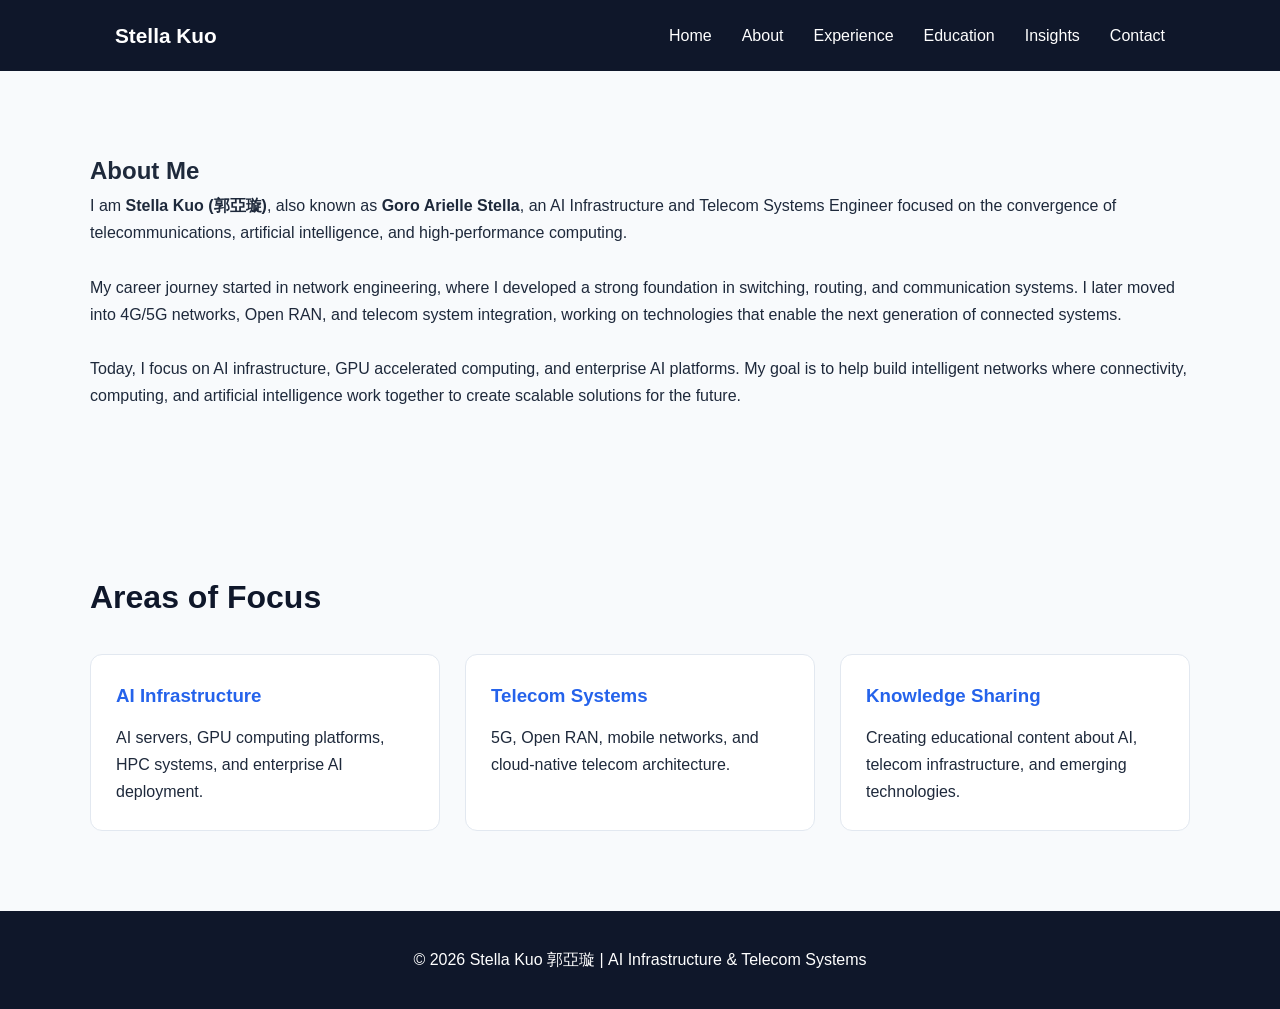
==== about.html @ c87ced8d "Create about.html" ====
<!DOCTYPE html>
<html lang="en">

<head>

<meta charset="UTF-8">

<meta name="viewport" content="width=device-width, initial-scale=1.0">


<title>
About | Stella Kuo 郭亞璇 | Goro Arielle Stella
</title>


<meta name="description"
content="About Stella Kuo 郭亞璇 Goro Arielle Stella - AI Infrastructure and Telecom Systems Engineer bridging telecommunications, AI, and intelligent networks.">


<link rel="stylesheet" href="css/style.css">

</head>


<body>


<!-- Navigation -->

<nav>

<div class="container">


<div class="logo">
Stella Kuo
</div>


<ul>

<li>
<a href="index.html">Home</a>
</li>


<li>
<a href="about.html">About</a>
</li>


<li>
<a href="experience.html">Experience</a>
</li>


<li>
<a href="education.html">Education</a>
</li>


<li>
<a href="insights.html">Insights</a>
</li>


<li>
<a href="contact.html">Contact</a>
</li>


</ul>


</div>

</nav>





<!-- About Section -->


<section class="container">


<h1>
About Me
</h1>



<p>

I am <strong>Stella Kuo (郭亞璇)</strong>,
also known as <strong>Goro Arielle Stella</strong>,
an AI Infrastructure and Telecom Systems Engineer focused on the
convergence of telecommunications, artificial intelligence,
and high-performance computing.

</p>



<br>



<p>

My career journey started in network engineering,
where I developed a strong foundation in switching,
routing, and communication systems.

I later moved into 4G/5G networks, Open RAN,
and telecom system integration, working on technologies
that enable the next generation of connected systems.

</p>



<br>



<p>

Today, I focus on AI infrastructure, GPU accelerated computing,
and enterprise AI platforms.

My goal is to help build intelligent networks where
connectivity, computing, and artificial intelligence
work together to create scalable solutions for the future.

</p>



</section>





<section class="container">


<h2>
Areas of Focus
</h2>



<div class="grid">


<div class="card">

<h3>
AI Infrastructure
</h3>

<p>
AI servers, GPU computing platforms,
HPC systems, and enterprise AI deployment.
</p>

</div>



<div class="card">

<h3>
Telecom Systems
</h3>

<p>
5G, Open RAN, mobile networks,
and cloud-native telecom architecture.
</p>

</div>



<div class="card">

<h3>
Knowledge Sharing
</h3>

<p>
Creating educational content about
AI, telecom infrastructure, and emerging technologies.
</p>

</div>



</div>


</section>





<footer>

<p>
© 2026 Stella Kuo 郭亞璇 | AI Infrastructure & Telecom Systems
</p>

</footer>



</body>

</html>
---- css/style.css ----
/* ==========================================
   Stella Kuo Personal Website
   ========================================== */

:root{
    --primary:#0f172a;
    --secondary:#2563eb;
    --light:#f8fafc;
    --gray:#64748b;
    --border:#e2e8f0;
    --white:#ffffff;
    --max-width:1100px;
}

*{
    margin:0;
    padding:0;
    box-sizing:border-box;
}

html{
    scroll-behavior:smooth;
}

body{
    font-family:Inter,"Segoe UI",Roboto,Helvetica,Arial,sans-serif;
    background:var(--light);
    color:#1e293b;
    line-height:1.7;
}

/* Navigation */

nav{
    background:var(--primary);
    position:sticky;
    top:0;
    z-index:1000;
}

nav .container{
    display:flex;
    justify-content:space-between;
    align-items:center;
    padding:18px 25px;
}

.logo{
    color:white;
    font-size:1.3rem;
    font-weight:700;
}

nav ul{
    display:flex;
    list-style:none;
    gap:30px;
}

nav a{
    color:white;
    text-decoration:none;
    transition:.3s;
}

nav a:hover{
    color:#60a5fa;
}

/* Layout */

.container{
    width:90%;
    max-width:var(--max-width);
    margin:auto;
}

/* Hero */

.hero{
    display:grid;
    grid-template-columns:320px 1fr;
    gap:60px;
    align-items:center;
    padding:80px 0;
}

.profile-img{
    width:280px;
    height:280px;
    object-fit:cover;
    border-radius:50%;
    border:6px solid white;
    box-shadow:0 15px 40px rgba(0,0,0,.15);
}

.hero h1{
    font-size:3rem;
    color:var(--primary);
}

.hero h2{
    font-size:1.2rem;
    color:var(--secondary);
    margin-top:10px;
    margin-bottom:25px;
    font-weight:600;
}

.names{
    margin:15px 0;
    color:var(--gray);
    font-size:1rem;
}

.hero p{
    color:#475569;
    max-width:700px;
}

.buttons{
    margin-top:30px;
}

.btn{
    display:inline-block;
    padding:12px 24px;
    border-radius:8px;
    text-decoration:none;
    font-weight:600;
    margin-right:15px;
}

.btn-primary{
    background:var(--secondary);
    color:white;
}

.btn-secondary{
    border:2px solid var(--secondary);
    color:var(--secondary);
}

/* Sections */

section{
    padding:80px 0;
}

section h2{
    font-size:2rem;
    color:var(--primary);
    margin-bottom:30px;
}

/* Cards */

.grid{
    display:grid;
    grid-template-columns:repeat(auto-fit,minmax(280px,1fr));
    gap:25px;
}

.card{
    background:white;
    border-radius:12px;
    padding:25px;
    border:1px solid var(--border);
    transition:.3s;
}

.card:hover{
    transform:translateY(-6px);
    box-shadow:0 15px 30px rgba(0,0,0,.08);
}

.card h3{
    color:var(--secondary);
    margin-bottom:12px;
}

/* Timeline */

.timeline{
    border-left:4px solid var(--secondary);
    margin-left:10px;
}

.timeline-item{
    margin-left:25px;
    margin-bottom:40px;
    position:relative;
}

.timeline-item::before{
    content:"";
    width:16px;
    height:16px;
    background:var(--secondary);
    border-radius:50%;
    position:absolute;
    left:-35px;
    top:6px;
}

.timeline-item h3{
    color:var(--primary);
}

.timeline-item span{
    color:var(--gray);
    font-size:.95rem;
}

/* Footer */

footer{
    background:var(--primary);
    color:white;
    text-align:center;
    padding:35px;
}

/* Responsive */

@media(max-width:900px){

.hero{
    grid-template-columns:1fr;
    text-align:center;
}

.profile-img{
    margin:auto;
}

nav .container{
    flex-direction:column;
}

nav ul{
    margin-top:15px;
    flex-wrap:wrap;
    justify-content:center;
}

.hero h1{
    font-size:2.3rem;
}

}
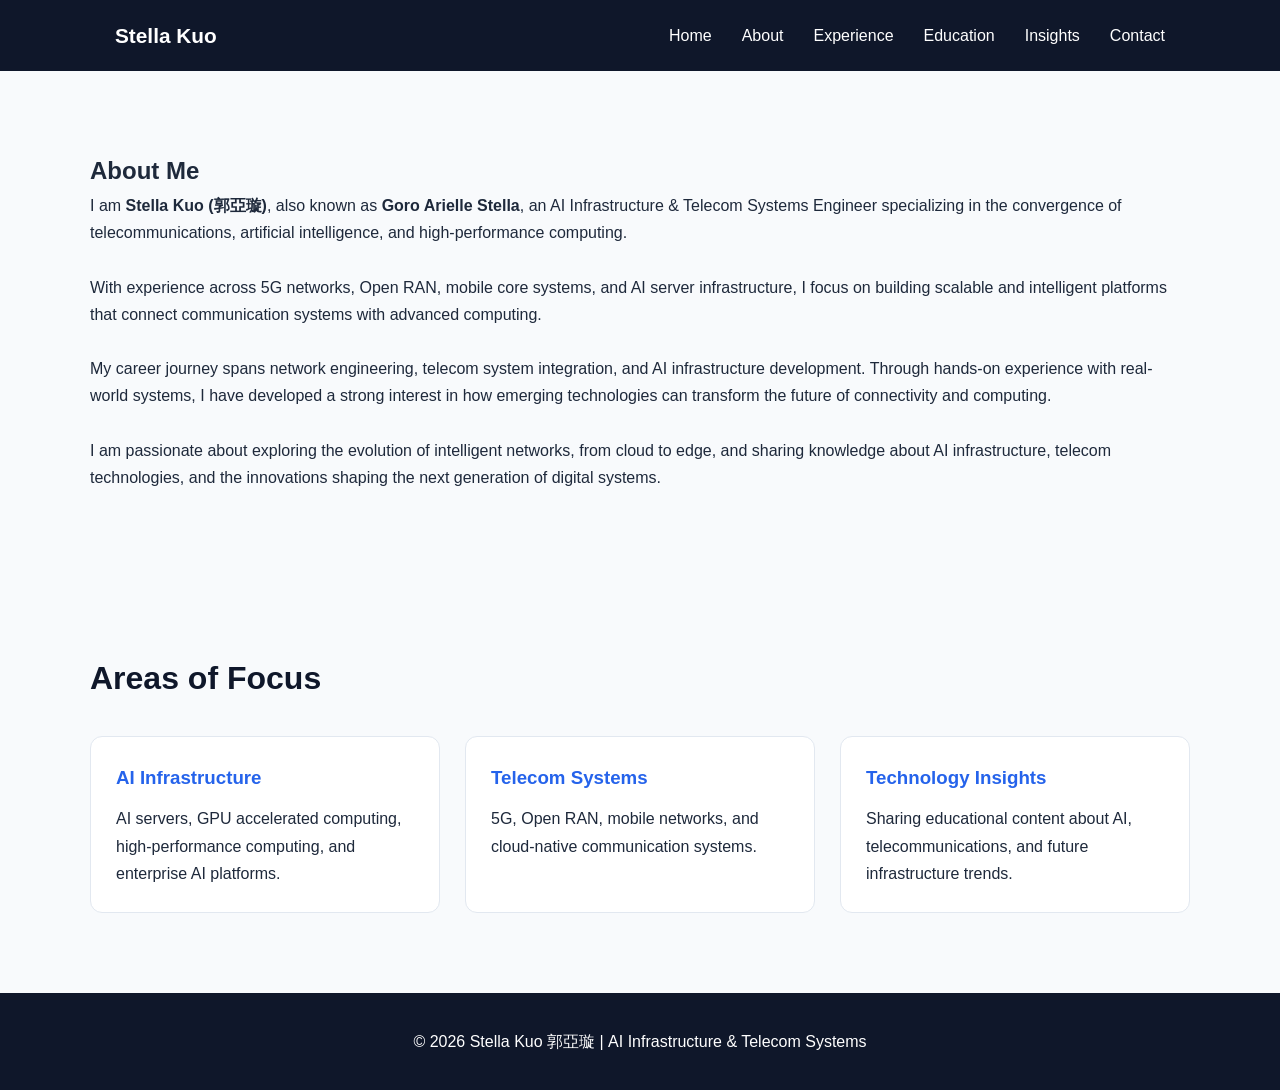
==== commit 532ccea6: "Update about.html" ====
--- a/about.html
+++ b/about.html
@@ -14,7 +14,7 @@
 
 
 <meta name="description"
-content="About Stella Kuo 郭亞璇 Goro Arielle Stella - AI Infrastructure and Telecom Systems Engineer bridging telecommunications, AI, and intelligent networks.">
+content="About Stella Kuo 郭亞璇 Goro Arielle Stella - AI Infrastructure and Telecom Systems Engineer bridging telecommunications, AI, and high-performance computing.">
 
 
 <link rel="stylesheet" href="css/style.css">
@@ -30,7 +30,6 @@
 <nav>
 
 <div class="container">
-
 
 <div class="logo">
 Stella Kuo
@@ -43,35 +42,28 @@
 <a href="index.html">Home</a>
 </li>
 
-
 <li>
 <a href="about.html">About</a>
 </li>
 
-
 <li>
 <a href="experience.html">Experience</a>
 </li>
 
-
 <li>
 <a href="education.html">Education</a>
 </li>
 
-
 <li>
 <a href="insights.html">Insights</a>
 </li>
 
-
 <li>
 <a href="contact.html">Contact</a>
 </li>
 
-
 </ul>
 
-
 </div>
 
 </nav>
@@ -80,8 +72,7 @@
 
 
 
-<!-- About Section -->
-
+<!-- About -->
 
 <section class="container">
 
@@ -93,48 +84,31 @@
 
 
 <p>
-
-I am <strong>Stella Kuo (郭亞璇)</strong>,
-also known as <strong>Goro Arielle Stella</strong>,
-an AI Infrastructure and Telecom Systems Engineer focused on the
-convergence of telecommunications, artificial intelligence,
-and high-performance computing.
-
-</p>
-
+I am <strong>Stella Kuo (郭亞璇)</strong>, also known as <strong>Goro Arielle Stella</strong>, an AI Infrastructure & Telecom Systems Engineer specializing in the convergence of telecommunications, artificial intelligence, and high-performance computing.
+</p>
 
 
 <br>
 
 
-
-<p>
-
-My career journey started in network engineering,
-where I developed a strong foundation in switching,
-routing, and communication systems.
-
-I later moved into 4G/5G networks, Open RAN,
-and telecom system integration, working on technologies
-that enable the next generation of connected systems.
-
-</p>
-
+<p>
+With experience across 5G networks, Open RAN, mobile core systems, and AI server infrastructure, I focus on building scalable and intelligent platforms that connect communication systems with advanced computing.
+</p>
 
 
 <br>
 
 
-
-<p>
-
-Today, I focus on AI infrastructure, GPU accelerated computing,
-and enterprise AI platforms.
-
-My goal is to help build intelligent networks where
-connectivity, computing, and artificial intelligence
-work together to create scalable solutions for the future.
-
+<p>
+My career journey spans network engineering, telecom system integration, and AI infrastructure development. Through hands-on experience with real-world systems, I have developed a strong interest in how emerging technologies can transform the future of connectivity and computing.
+</p>
+
+
+<br>
+
+
+<p>
+I am passionate about exploring the evolution of intelligent networks, from cloud to edge, and sharing knowledge about AI infrastructure, telecom technologies, and the innovations shaping the next generation of digital systems.
 </p>
 
 
@@ -143,6 +117,10 @@
 
 
 
+
+
+
+<!-- Focus Areas -->
 
 
 <section class="container">
@@ -157,6 +135,7 @@
 <div class="grid">
 
 
+
 <div class="card">
 
 <h3>
@@ -164,11 +143,13 @@
 </h3>
 
 <p>
-AI servers, GPU computing platforms,
-HPC systems, and enterprise AI deployment.
-</p>
-
-</div>
+AI servers, GPU accelerated computing,
+high-performance computing, and enterprise AI platforms.
+</p>
+
+</div>
+
+
 
 
 
@@ -180,22 +161,24 @@
 
 <p>
 5G, Open RAN, mobile networks,
-and cloud-native telecom architecture.
-</p>
-
-</div>
+and cloud-native communication systems.
+</p>
+
+</div>
+
+
 
 
 
 <div class="card">
 
 <h3>
-Knowledge Sharing
+Technology Insights
 </h3>
 
 <p>
-Creating educational content about
-AI, telecom infrastructure, and emerging technologies.
+Sharing educational content about AI,
+telecommunications, and future infrastructure trends.
 </p>
 
 </div>
@@ -211,10 +194,12 @@
 
 
 
+
 <footer>
 
 <p>
-© 2026 Stella Kuo 郭亞璇 | AI Infrastructure & Telecom Systems
+© 2026 Stella Kuo 郭亞璇 |
+AI Infrastructure & Telecom Systems
 </p>
 
 </footer>
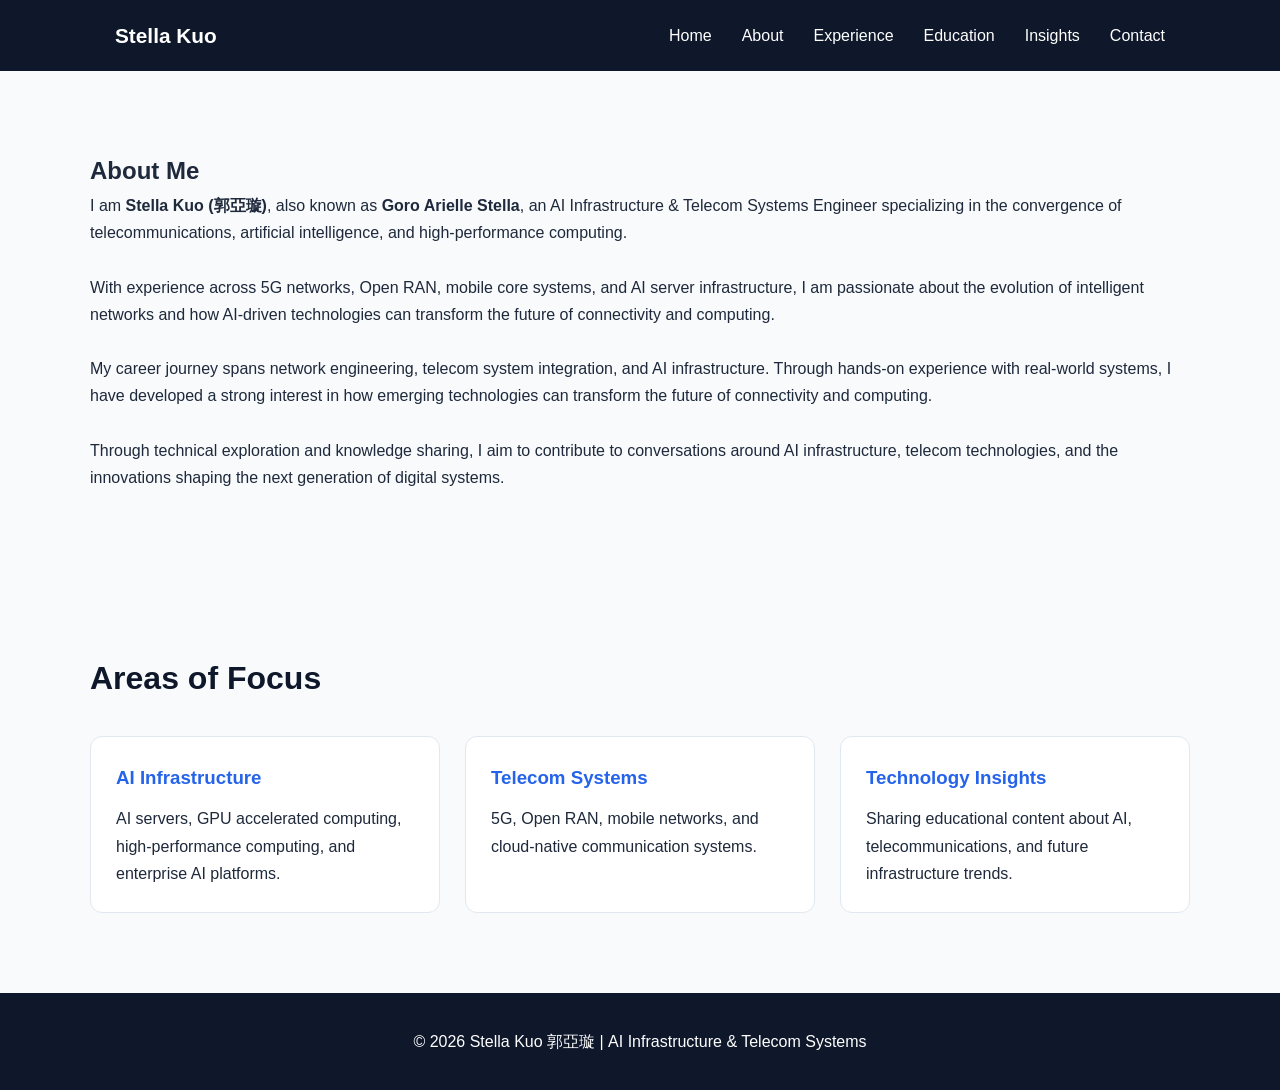
==== commit f6bd8a1f: "Update about.html" ====
--- a/about.html
+++ b/about.html
@@ -92,7 +92,7 @@
 
 
 <p>
-With experience across 5G networks, Open RAN, mobile core systems, and AI server infrastructure, I focus on building scalable and intelligent platforms that connect communication systems with advanced computing.
+With experience across 5G networks, Open RAN, mobile core systems, and AI server infrastructure, I am passionate about the evolution of intelligent networks and how AI-driven technologies can transform the future of connectivity and computing.
 </p>
 
 
@@ -100,7 +100,7 @@
 
 
 <p>
-My career journey spans network engineering, telecom system integration, and AI infrastructure development. Through hands-on experience with real-world systems, I have developed a strong interest in how emerging technologies can transform the future of connectivity and computing.
+My career journey spans network engineering, telecom system integration, and AI infrastructure. Through hands-on experience with real-world systems, I have developed a strong interest in how emerging technologies can transform the future of connectivity and computing.
 </p>
 
 
@@ -108,7 +108,7 @@
 
 
 <p>
-I am passionate about exploring the evolution of intelligent networks, from cloud to edge, and sharing knowledge about AI infrastructure, telecom technologies, and the innovations shaping the next generation of digital systems.
+Through technical exploration and knowledge sharing, I aim to contribute to conversations around AI infrastructure, telecom technologies, and the innovations shaping the next generation of digital systems.
 </p>
 
 
